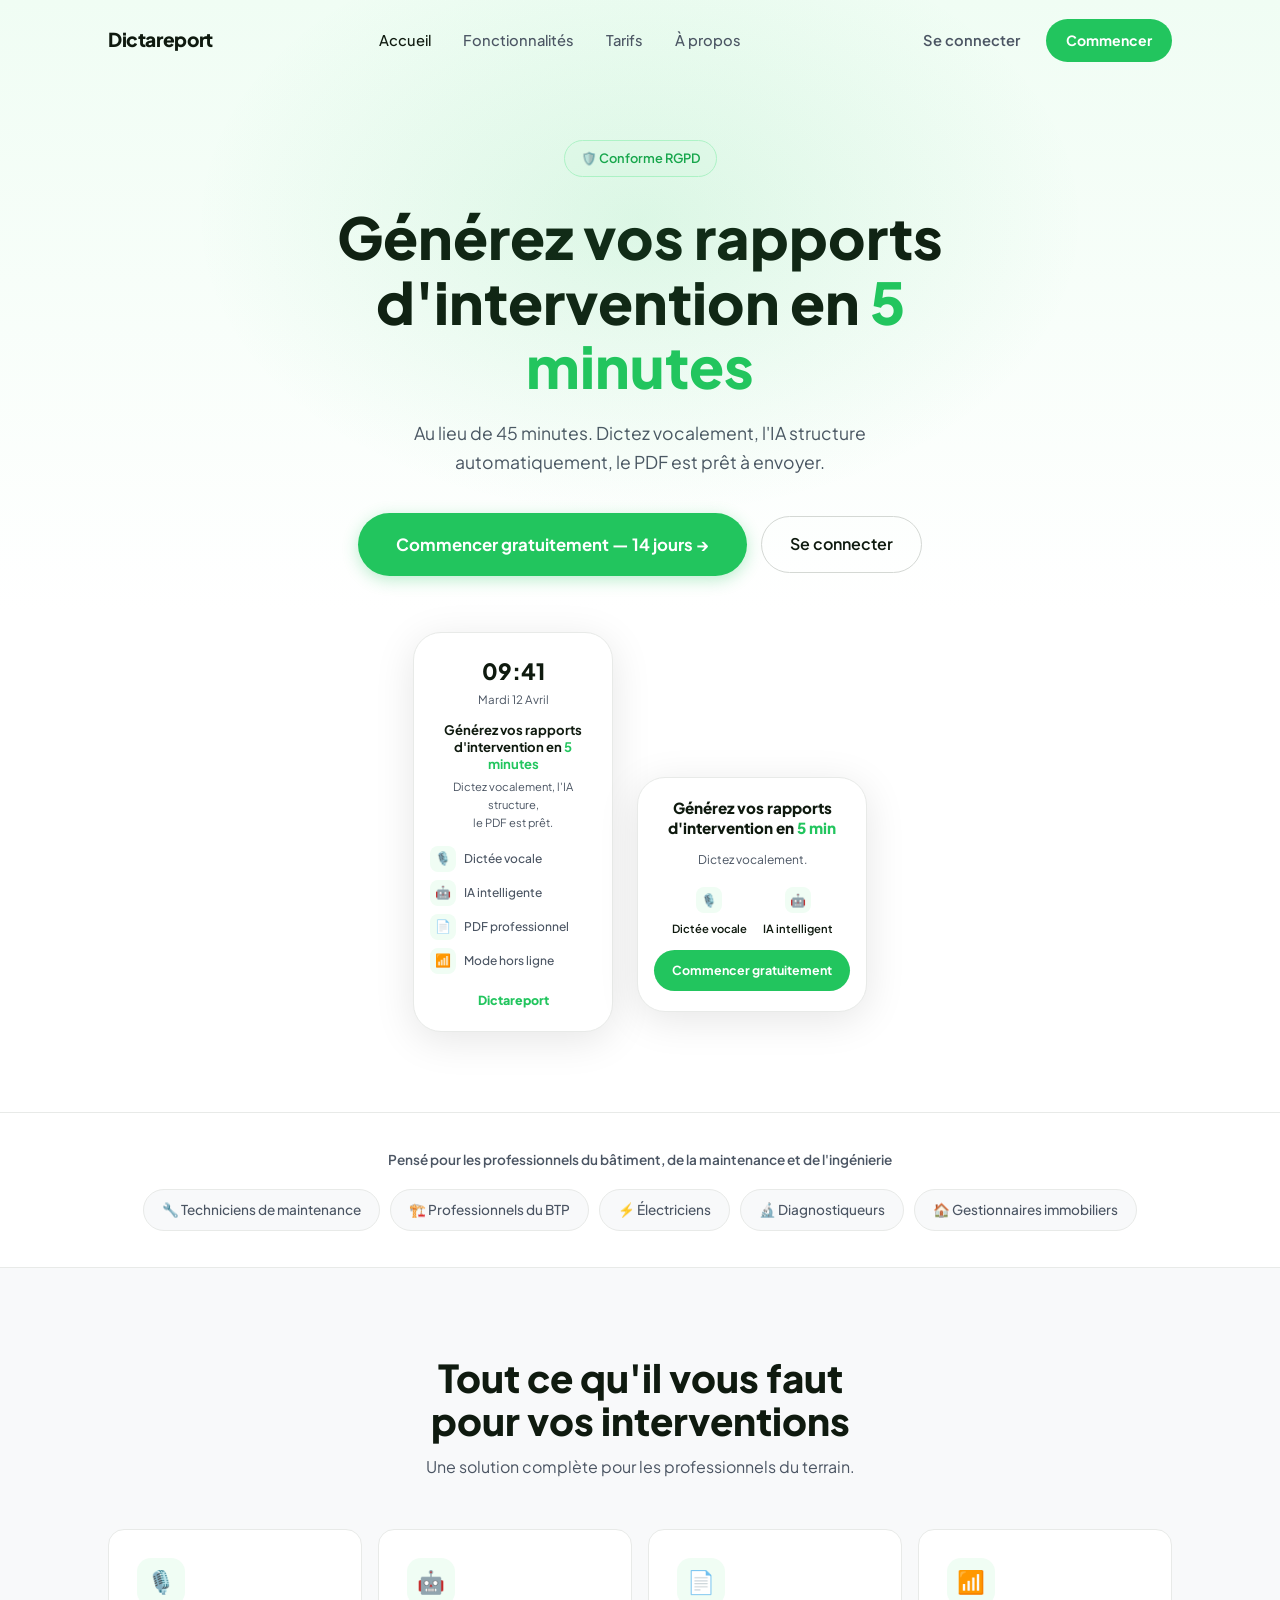
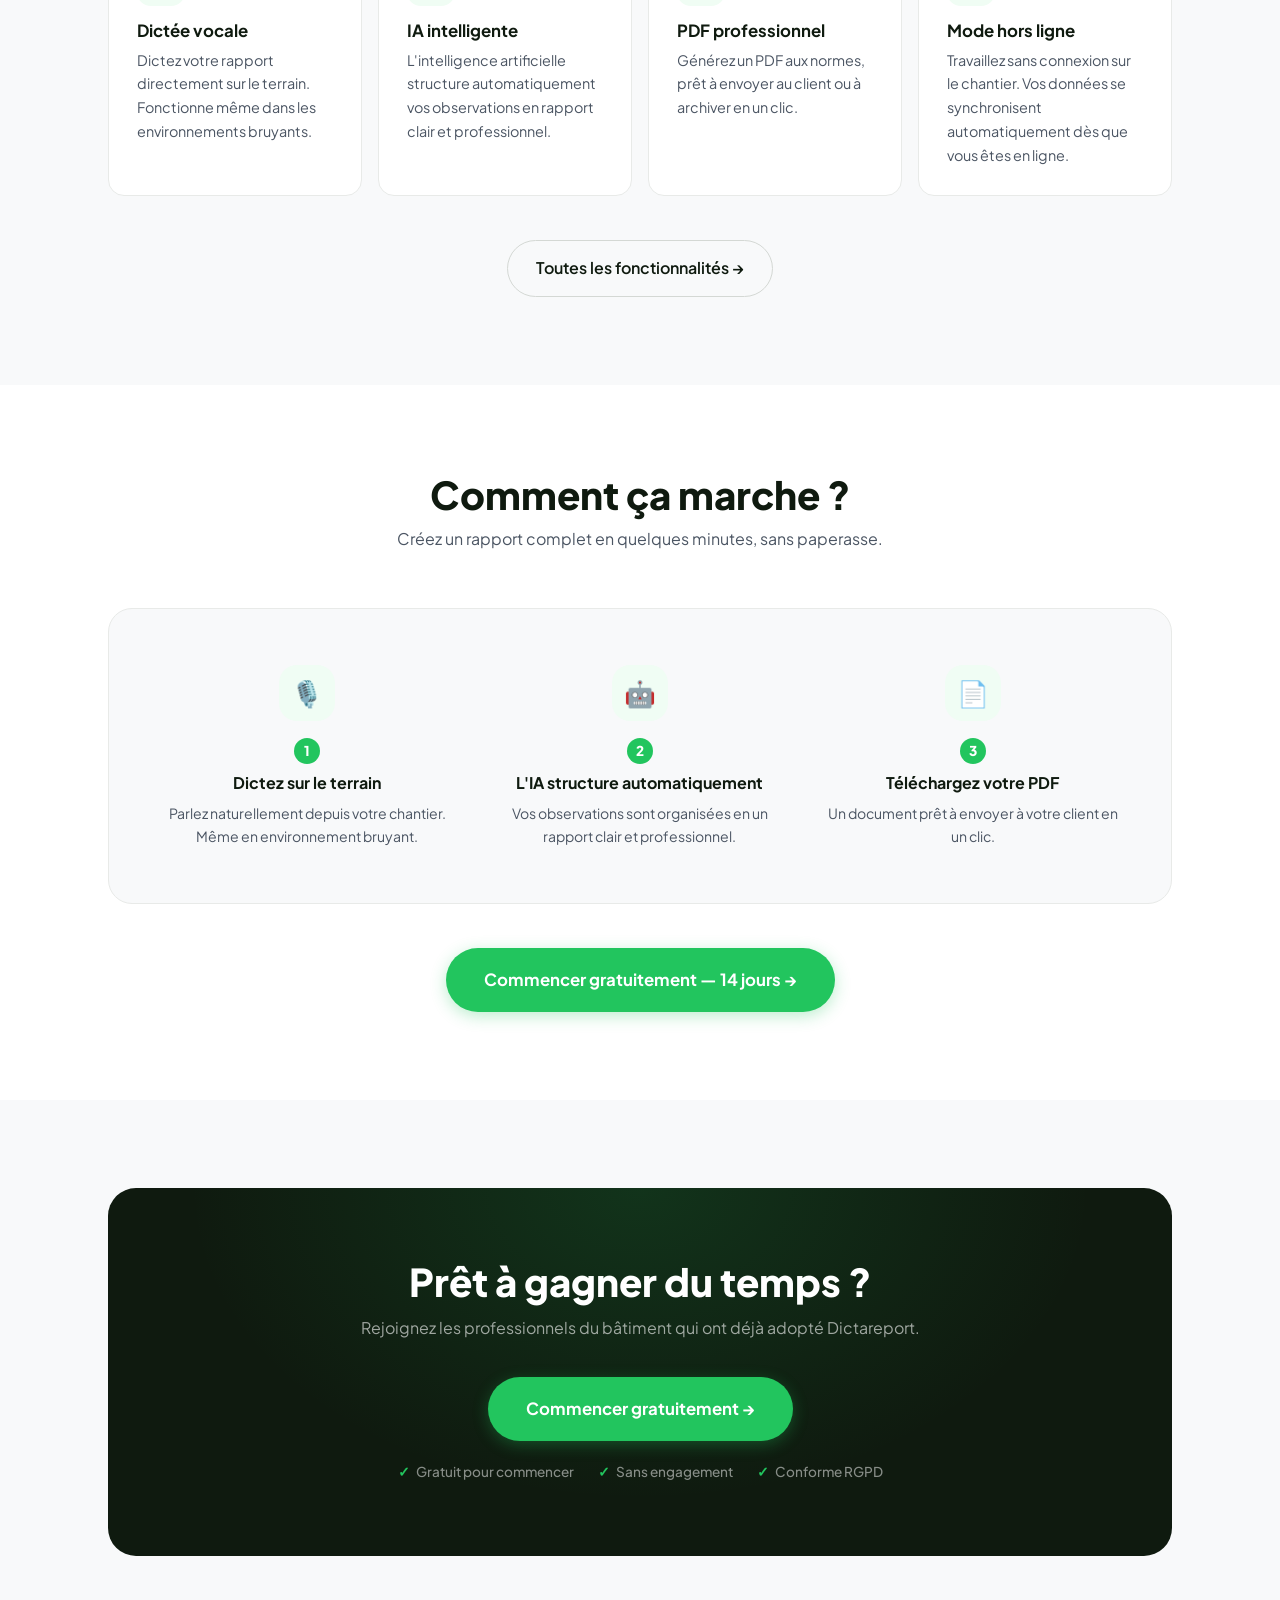
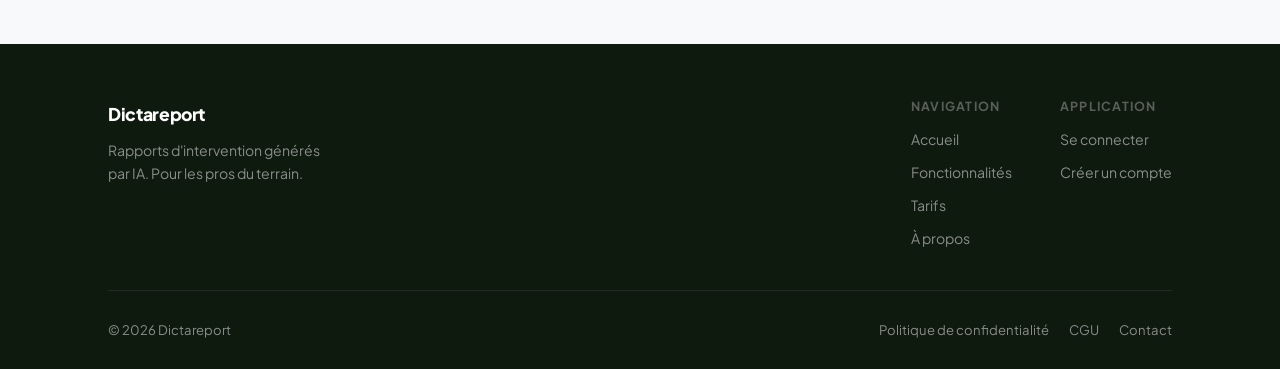
==== index.html @ 542c60c7 "Add files via upload" ====
<!DOCTYPE html>
<html lang="fr">
<head>
  <meta charset="UTF-8" />
  <meta name="viewport" content="width=device-width, initial-scale=1.0" />
  <title>Dictareport – Générez vos rapports d'intervention en 5 minutes</title>
  <meta name="description" content="Au lieu de 45 minutes. Dictez vocalement sur le terrain, l'IA structure automatiquement, le PDF est prêt à envoyer. Essai gratuit 14 jours." />
  <meta name="keywords" content="rapport intervention IA, dictée vocale rapport, rapport technicien automatique, PDF intervention, Dictareport" />
  <meta name="robots" content="index, follow" />
  <link rel="canonical" href="https://dictareport.com/" />
  <meta property="og:title" content="Dictareport – Rapports d'intervention en 5 minutes" />
  <meta property="og:description" content="Dictez sur le terrain, l'IA structure automatiquement, le PDF est prêt à envoyer." />
  <meta property="og:type" content="website" />
  <meta property="og:url" content="https://dictareport.com/" />
  <meta name="twitter:card" content="summary_large_image" />

  <!-- PIXEL FB — décommenter quand tu auras ton ID
  <script>!function(f,b,e,v,n,t,s){if(f.fbq)return;n=f.fbq=function(){n.callMethod?n.callMethod.apply(n,arguments):n.queue.push(arguments)};if(!f._fbq)f._fbq=n;n.push=n;n.loaded=!0;n.version='2.0';n.queue=[];t=b.createElement(e);t.async=!0;t.src=v;s=b.getElementsByTagName(e)[0];s.parentNode.insertBefore(t,s)}(window,document,'script','https://connect.facebook.net/en_US/fbevents.js');fbq('init','TON_PIXEL_ID');fbq('track','PageView');</script>
  -->
  <!-- GTM — décommenter quand tu auras ton ID
  <script>(function(w,d,s,l,i){w[l]=w[l]||[];w[l].push({'gtm.start':new Date().getTime(),event:'gtm.js'});var f=d.getElementsByTagName(s)[0],j=d.createElement(s),dl=l!='dataLayer'?'&l='+l:'';j.async=true;j.src='https://www.googletagmanager.com/gtm.js?id='+i+dl;f.parentNode.insertBefore(j,f);})(window,document,'script','dataLayer','GTM-XXXXXXX');</script>
  -->

  <script type="application/ld+json">{"@context":"https://schema.org","@type":"SoftwareApplication","name":"Dictareport","description":"Générez vos rapports d'intervention en 5 minutes grâce à l'IA. Dictez, l'IA structure, le PDF est prêt.","applicationCategory":"BusinessApplication","operatingSystem":"Web","url":"https://dictareport.com","offers":{"@type":"Offer","price":"0","priceCurrency":"EUR"}}</script>

  <link rel="preconnect" href="https://fonts.googleapis.com">
  <link href="https://fonts.googleapis.com/css2?family=Plus+Jakarta+Sans:wght@400;500;600;700;800&display=swap" rel="stylesheet">
  <link rel="stylesheet" href="style.css" />
</head>
<body>

  <nav class="nav" id="navbar">
    <div class="nav-inner">
      <a href="index.html" class="logo">Dictareport</a>
      <button class="burger" id="burger"><span></span><span></span><span></span></button>
      <ul class="nav-links" id="navlinks">
        <li><a href="index.html" class="active">Accueil</a></li>
        <li><a href="fonctionnalites.html">Fonctionnalités</a></li>
        <li><a href="tarifs.html">Tarifs</a></li>
        <li><a href="a-propos.html">À propos</a></li>
      </ul>
      <div class="nav-right">
        <a href="https://hannibal-conseil-saas.vercel.app/login" target="_blank" class="nav-login">Se connecter</a>
        <a href="https://hannibal-conseil-saas.vercel.app/signup" target="_blank" class="nav-cta">Commencer</a>
      </div>
    </div>
  </nav>

  <!-- HERO -->
  <section class="hero">
    <div class="container">
      <div class="hero-badge">🛡️ Conforme RGPD</div>
      <h1>Générez vos rapports<br/>d'intervention en <span class="green">5 minutes</span></h1>
      <p class="hero-sub">Au lieu de 45 minutes. Dictez vocalement, l'IA structure automatiquement, le PDF est prêt à envoyer.</p>
      <div class="hero-cta">
        <a href="https://hannibal-conseil-saas.vercel.app/signup" target="_blank" class="btn-primary large">
          Commencer gratuitement — 14 jours →
        </a>
        <a href="https://hannibal-conseil-saas.vercel.app/login" target="_blank" class="btn-secondary">
          Se connecter
        </a>
      </div>

      <!-- Mockup téléphones style Canva -->
      <div class="hero-visual">
        <div class="phone-mock">
          <div class="phone-time">09:41</div>
          <div class="phone-date">Mardi 12 Avril</div>
          <div class="phone-title">Générez vos rapports<br/>d'intervention en <span class="green">5 minutes</span></div>
          <div class="phone-subtitle">Dictez vocalement, l'IA structure,<br/>le PDF est prêt.</div>
          <div class="phone-features">
            <div class="phone-feat"><div class="feat-icon">🎙️</div>Dictée vocale</div>
            <div class="phone-feat"><div class="feat-icon">🤖</div>IA intelligente</div>
            <div class="phone-feat"><div class="feat-icon">📄</div>PDF professionnel</div>
            <div class="phone-feat"><div class="feat-icon">📶</div>Mode hors ligne</div>
          </div>
          <div class="phone-brand">Dictareport</div>
        </div>
        <div class="phone-mock main">
          <div style="font-weight:800;font-size:0.95rem;margin-bottom:12px;line-height:1.3">Générez vos rapports<br/>d'intervention en <span class="green">5 min</span></div>
          <div style="font-size:0.75rem;color:var(--text-muted);margin-bottom:18px">Dictez vocalement.</div>
          <div style="display:flex;gap:16px;justify-content:center;margin-bottom:12px">
            <div style="text-align:center">
              <div class="feat-icon" style="margin:0 auto 6px">🎙️</div>
              <div style="font-size:0.7rem;font-weight:600">Dictée vocale</div>
            </div>
            <div style="text-align:center">
              <div class="feat-icon" style="margin:0 auto 6px">🤖</div>
              <div style="font-size:0.7rem;font-weight:600">IA intelligent</div>
            </div>
          </div>
          <a href="https://hannibal-conseil-saas.vercel.app/signup" target="_blank" style="display:block;background:var(--green);color:#fff;text-align:center;padding:10px;border-radius:100px;font-size:0.78rem;font-weight:700;margin-top:8px">
            Commencer gratuitement
          </a>
        </div>
      </div>
    </div>
  </section>

  <!-- SOCIAL PROOF -->
  <section class="social-proof">
    <div class="container">
      <p class="proof-text">Pensé pour les professionnels du bâtiment, de la maintenance et de l'ingénierie</p>
      <div class="proof-badges">
        <div class="proof-badge">🔧 Techniciens de maintenance</div>
        <div class="proof-badge">🏗️ Professionnels du BTP</div>
        <div class="proof-badge">⚡ Électriciens</div>
        <div class="proof-badge">🔬 Diagnostiqueurs</div>
        <div class="proof-badge">🏠 Gestionnaires immobiliers</div>
      </div>
    </div>
  </section>

  <!-- TOUT CE QU'IL VOUS FAUT -->
  <section class="features-section section">
    <div class="container">
      <h2>Tout ce qu'il vous faut<br/>pour vos interventions</h2>
      <p class="subtitle">Une solution complète pour les professionnels du terrain.</p>
      <div class="features-grid">
        <div class="feat-card fade-up">
          <div class="feat-card-icon">🎙️</div>
          <h3>Dictée vocale</h3>
          <p>Dictez votre rapport directement sur le terrain. Fonctionne même dans les environnements bruyants.</p>
        </div>
        <div class="feat-card fade-up">
          <div class="feat-card-icon">🤖</div>
          <h3>IA intelligente</h3>
          <p>L'intelligence artificielle structure automatiquement vos observations en rapport clair et professionnel.</p>
        </div>
        <div class="feat-card fade-up">
          <div class="feat-card-icon">📄</div>
          <h3>PDF professionnel</h3>
          <p>Générez un PDF aux normes, prêt à envoyer au client ou à archiver en un clic.</p>
        </div>
        <div class="feat-card fade-up">
          <div class="feat-card-icon">📶</div>
          <h3>Mode hors ligne</h3>
          <p>Travaillez sans connexion sur le chantier. Vos données se synchronisent automatiquement dès que vous êtes en ligne.</p>
        </div>
      </div>
      <div class="center">
        <a href="fonctionnalites.html" class="btn-secondary">Toutes les fonctionnalités →</a>
      </div>
    </div>
  </section>

  <!-- COMMENT ÇA MARCHE -->
  <section class="how-section section">
    <div class="container">
      <h2>Comment ça marche ?</h2>
      <p class="subtitle">Créez un rapport complet en quelques minutes, sans paperasse.</p>
      <div class="how-box">
        <div class="how-steps">
          <div class="how-step fade-up">
            <div class="step-icon">🎙️</div>
            <div class="step-num-badge">1</div>
            <h3>Dictez sur le terrain</h3>
            <p>Parlez naturellement depuis votre chantier. Même en environnement bruyant.</p>
          </div>
          <div class="how-step fade-up">
            <div class="step-icon">🤖</div>
            <div class="step-num-badge">2</div>
            <h3>L'IA structure automatiquement</h3>
            <p>Vos observations sont organisées en un rapport clair et professionnel.</p>
          </div>
          <div class="how-step fade-up">
            <div class="step-icon">📄</div>
            <div class="step-num-badge">3</div>
            <h3>Téléchargez votre PDF</h3>
            <p>Un document prêt à envoyer à votre client en un clic.</p>
          </div>
        </div>
      </div>
      <div class="center">
        <a href="https://hannibal-conseil-saas.vercel.app/signup" target="_blank" class="btn-primary large">
          Commencer gratuitement — 14 jours →
        </a>
      </div>
    </div>
  </section>

  <!-- CTA FINAL -->
  <section class="cta-section section">
    <div class="container">
      <div class="cta-box">
        <h2>Prêt à gagner du temps ?</h2>
        <p>Rejoignez les professionnels du bâtiment qui ont déjà adopté Dictareport.</p>
        <a href="https://hannibal-conseil-saas.vercel.app/signup" target="_blank" class="btn-primary large">
          Commencer gratuitement →
        </a>
        <div class="cta-perks">
          <div class="cta-perk">Gratuit pour commencer</div>
          <div class="cta-perk">Sans engagement</div>
          <div class="cta-perk">Conforme RGPD</div>
        </div>
      </div>
    </div>
  </section>

  <!-- FOOTER -->
  <footer class="footer">
    <div class="container">
      <div class="footer-inner">
        <div class="footer-brand">
          <a href="index.html" class="logo">Dictareport</a>
          <p>Rapports d'intervention générés par IA. Pour les pros du terrain.</p>
        </div>
        <div class="footer-links">
          <div class="footer-col">
            <h4>Navigation</h4>
            <a href="index.html">Accueil</a>
            <a href="fonctionnalites.html">Fonctionnalités</a>
            <a href="tarifs.html">Tarifs</a>
            <a href="a-propos.html">À propos</a>
          </div>
          <div class="footer-col">
            <h4>Application</h4>
            <a href="https://hannibal-conseil-saas.vercel.app/login" target="_blank">Se connecter</a>
            <a href="https://hannibal-conseil-saas.vercel.app/signup" target="_blank">Créer un compte</a>
          </div>
        </div>
      </div>
      <div class="footer-bottom">
        <span>© 2026 Dictareport</span>
        <div class="footer-legal">
          <a href="mentions-legales.html#confidentialite">Politique de confidentialité</a>
          <a href="mentions-legales.html#cgu">CGU</a>
          <a href="a-propos.html">Contact</a>
        </div>
      </div>
    </div>
  </footer>

  <script src="main.js"></script>
</body>
</html>
---- style.css ----
/* ============================================
   DICTAREPORT — White + Green Design
   ============================================ */

:root {
  --bg: #ffffff;
  --bg2: #f8f9fa;
  --bg3: #f1f5f0;
  --surface: #ffffff;
  --surface2: #f7faf7;
  --border: #e8eae8;
  --border2: #d4d8d4;
  --green: #22c55e;
  --green-dark: #16a34a;
  --green-hover: #15803d;
  --green-bg: #f0fdf4;
  --green-border: #bbf7d0;
  --text: #0f1a0f;
  --text-muted: #4b5563;
  --text-dim: #9ca3af;
  --radius: 16px;
  --shadow: 0 2px 16px rgba(0,0,0,0.07);
  --shadow-lg: 0 8px 40px rgba(0,0,0,0.10);
  --font: 'Plus Jakarta Sans', sans-serif;
}

*, *::before, *::after { box-sizing: border-box; margin: 0; padding: 0; }
html { scroll-behavior: smooth; }
body {
  background: var(--bg);
  color: var(--text);
  font-family: var(--font);
  font-size: 16px;
  line-height: 1.65;
  overflow-x: hidden;
}
a { color: inherit; text-decoration: none; }

.container { max-width: 1120px; margin: 0 auto; padding: 0 28px; }
.section { padding: 88px 0; }
.center { text-align: center; margin-top: 44px; }

/* TYPO */
h1, h2, h3, h4 { font-weight: 800; line-height: 1.12; }
h1 { font-size: clamp(2.2rem, 4.5vw, 3.6rem); }
h2 { font-size: clamp(1.8rem, 3vw, 2.6rem); }
h3 { font-size: 1.05rem; font-weight: 700; }
.green { color: var(--green); }

/* BUTTONS */
.btn-primary {
  display: inline-flex;
  align-items: center;
  justify-content: center;
  gap: 8px;
  background: var(--green);
  color: #fff;
  font-weight: 700;
  font-size: 1rem;
  padding: 15px 30px;
  border-radius: 100px;
  border: none;
  cursor: pointer;
  transition: all 0.2s;
  box-shadow: 0 4px 16px rgba(34,197,94,0.3);
}
.btn-primary:hover {
  background: var(--green-dark);
  transform: translateY(-2px);
  box-shadow: 0 8px 24px rgba(34,197,94,0.35);
}
.btn-primary.large { padding: 18px 38px; font-size: 1.05rem; }

.btn-secondary {
  display: inline-flex;
  align-items: center;
  justify-content: center;
  gap: 8px;
  background: transparent;
  color: var(--text);
  font-weight: 600;
  font-size: 1rem;
  padding: 14px 28px;
  border-radius: 100px;
  border: 1.5px solid var(--border2);
  cursor: pointer;
  transition: all 0.2s;
}
.btn-secondary:hover {
  border-color: var(--green);
  color: var(--green);
}

/* NAV */
.nav {
  position: fixed;
  top: 0; left: 0; right: 0;
  z-index: 999;
  padding: 18px 0;
  transition: all 0.3s;
}
.nav.scrolled {
  background: rgba(255,255,255,0.96);
  backdrop-filter: blur(16px);
  border-bottom: 1px solid var(--border);
  box-shadow: var(--shadow);
  padding: 12px 0;
}
.nav-inner {
  max-width: 1120px;
  margin: 0 auto;
  padding: 0 28px;
  display: flex;
  align-items: center;
  justify-content: space-between;
}
.logo {
  font-size: 1.2rem;
  font-weight: 800;
  color: var(--text);
  letter-spacing: -0.02em;
}
.nav-links {
  display: flex; align-items: center; gap: 4px; list-style: none;
}
.nav-links a {
  color: var(--text-muted);
  font-weight: 500;
  font-size: 0.92rem;
  padding: 8px 14px;
  border-radius: 8px;
  transition: color 0.2s;
}
.nav-links a:hover, .nav-links a.active { color: var(--text); }
.nav-right { display: flex; align-items: center; gap: 10px; }
.nav-login {
  color: var(--text-muted);
  font-weight: 600;
  font-size: 0.92rem;
  padding: 10px 16px;
  border-radius: 10px;
  transition: color 0.2s;
}
.nav-login:hover { color: var(--text); }
.nav-cta {
  background: var(--green);
  color: #fff;
  font-weight: 700;
  font-size: 0.88rem;
  padding: 10px 20px;
  border-radius: 100px;
  transition: all 0.2s;
}
.nav-cta:hover { background: var(--green-dark); }

.burger {
  display: none;
  flex-direction: column;
  gap: 5px;
  background: none;
  border: none;
  cursor: pointer;
}
.burger span {
  display: block; width: 24px; height: 2px;
  background: var(--text); border-radius: 2px;
}

/* HERO */
.hero {
  padding: 140px 0 80px;
  background: linear-gradient(180deg, #f0fdf4 0%, #ffffff 55%);
  text-align: center;
  position: relative;
  overflow: hidden;
}
.hero::before {
  content: '';
  position: absolute;
  top: -80px; left: 50%;
  transform: translateX(-50%);
  width: 900px; height: 600px;
  background: radial-gradient(ellipse, rgba(34,197,94,0.12) 0%, transparent 70%);
  pointer-events: none;
}
.hero-badge {
  display: inline-flex;
  align-items: center;
  gap: 7px;
  background: var(--green-bg);
  border: 1px solid var(--green-border);
  color: var(--green-dark);
  font-size: 0.8rem;
  font-weight: 600;
  padding: 7px 16px;
  border-radius: 100px;
  margin-bottom: 28px;
}
.hero h1 { margin-bottom: 20px; max-width: 760px; margin-left: auto; margin-right: auto; }
.hero-sub {
  font-size: 1.1rem;
  color: var(--text-muted);
  max-width: 540px;
  margin: 0 auto 36px;
}
.hero-cta {
  display: flex;
  align-items: center;
  justify-content: center;
  gap: 14px;
  flex-wrap: wrap;
  margin-bottom: 56px;
}
.hero-tagline {
  font-size: 1rem;
  font-weight: 600;
  color: var(--text-muted);
  margin-top: 20px;
}

/* MOCKUP PHONES */
.hero-visual {
  position: relative;
  max-width: 720px;
  margin: 0 auto;
  display: flex;
  justify-content: center;
  align-items: flex-end;
  gap: 24px;
}
.phone-mock {
  background: #fff;
  border: 1.5px solid var(--border);
  border-radius: 28px;
  padding: 20px 16px;
  box-shadow: var(--shadow-lg);
  width: 200px;
}
.phone-mock.main { width: 230px; transform: translateY(-20px); }
.phone-time { font-size: 1.4rem; font-weight: 800; color: var(--text); }
.phone-date { font-size: 0.72rem; color: var(--text-muted); margin-bottom: 12px; }
.phone-title { font-size: 0.82rem; font-weight: 700; line-height: 1.3; margin-bottom: 4px; }
.phone-title .green { font-size: inherit; }
.phone-subtitle { font-size: 0.7rem; color: var(--text-muted); margin-bottom: 14px; }
.phone-features { display: flex; flex-direction: column; gap: 8px; }
.phone-feat {
  display: flex;
  align-items: center;
  gap: 8px;
  font-size: 0.75rem;
  font-weight: 500;
  color: var(--text-muted);
}
.feat-icon {
  width: 26px; height: 26px;
  background: var(--green-bg);
  border-radius: 8px;
  display: flex;
  align-items: center;
  justify-content: center;
  font-size: 0.8rem;
  flex-shrink: 0;
}
.phone-brand {
  margin-top: 16px;
  font-size: 0.78rem;
  font-weight: 800;
  color: var(--green);
  text-align: center;
}

/* SOCIAL PROOF */
.social-proof {
  padding: 36px 0;
  border-top: 1px solid var(--border);
  border-bottom: 1px solid var(--border);
  background: #fff;
}
.proof-text {
  text-align: center;
  font-size: 0.85rem;
  font-weight: 600;
  color: var(--text-muted);
  margin-bottom: 18px;
}
.proof-badges { display: flex; justify-content: center; flex-wrap: wrap; gap: 10px; }
.proof-badge {
  background: var(--bg2);
  border: 1px solid var(--border);
  color: var(--text-muted);
  font-size: 0.85rem;
  font-weight: 500;
  padding: 9px 18px;
  border-radius: 100px;
}

/* FEATURES GRID */
.features-section { background: var(--bg2); }
.features-section h2 { text-align: center; margin-bottom: 12px; }
.features-section .subtitle {
  text-align: center;
  color: var(--text-muted);
  margin-bottom: 48px;
  font-size: 1rem;
}
.features-grid {
  display: grid;
  grid-template-columns: repeat(auto-fit, minmax(230px, 1fr));
  gap: 16px;
}
.feat-card {
  background: #fff;
  border: 1px solid var(--border);
  border-radius: var(--radius);
  padding: 28px;
  transition: all 0.2s;
}
.feat-card:hover {
  border-color: var(--green-border);
  box-shadow: var(--shadow-lg);
  transform: translateY(-3px);
}
.feat-card-icon {
  width: 48px; height: 48px;
  background: var(--green-bg);
  border-radius: 14px;
  display: flex;
  align-items: center;
  justify-content: center;
  font-size: 1.4rem;
  margin-bottom: 16px;
  color: var(--green);
}
.feat-card h3 { margin-bottom: 8px; }
.feat-card p { color: var(--text-muted); font-size: 0.9rem; }

/* HOW IT WORKS */
.how-section { background: #fff; }
.how-section h2 { text-align: center; margin-bottom: 10px; }
.how-section .subtitle { text-align: center; color: var(--text-muted); margin-bottom: 56px; }

.how-box {
  background: var(--bg2);
  border: 1px solid var(--border);
  border-radius: 24px;
  padding: 56px 48px;
}
.how-steps {
  display: grid;
  grid-template-columns: repeat(3, 1fr);
  gap: 32px;
}
.how-step { text-align: center; }
.step-icon {
  width: 56px; height: 56px;
  background: var(--green-bg);
  border-radius: 18px;
  display: flex;
  align-items: center;
  justify-content: center;
  font-size: 1.6rem;
  margin: 0 auto 16px;
  color: var(--green);
}
.step-num-badge {
  display: inline-flex;
  align-items: center;
  justify-content: center;
  width: 26px; height: 26px;
  background: var(--green);
  color: #fff;
  font-weight: 800;
  font-size: 0.85rem;
  border-radius: 50%;
  margin-bottom: 10px;
}
.how-step h3 { margin-bottom: 10px; font-size: 1rem; }
.how-step p { color: var(--text-muted); font-size: 0.88rem; line-height: 1.6; }

/* CTA SECTION */
.cta-section { background: var(--bg2); }
.cta-box {
  background: var(--text);
  border-radius: 28px;
  padding: 72px 48px;
  text-align: center;
  position: relative;
  overflow: hidden;
}
.cta-box::before {
  content: '';
  position: absolute;
  top: 0; left: 0; right: 0; bottom: 0;
  background: radial-gradient(ellipse at center top, rgba(34,197,94,0.15) 0%, transparent 60%);
  pointer-events: none;
}
.cta-box h2 { color: #fff; position: relative; z-index: 1; margin-bottom: 12px; }
.cta-box p { color: rgba(255,255,255,0.6); position: relative; z-index: 1; margin-bottom: 36px; }
.cta-box .btn-primary { position: relative; z-index: 1; }
.cta-perks {
  display: flex;
  align-items: center;
  justify-content: center;
  gap: 24px;
  margin-top: 20px;
  position: relative;
  z-index: 1;
  flex-wrap: wrap;
}
.cta-perk {
  display: flex;
  align-items: center;
  gap: 6px;
  font-size: 0.85rem;
  color: rgba(255,255,255,0.5);
  font-weight: 500;
}
.cta-perk::before { content: "✓"; color: var(--green); font-weight: 800; }

/* FOOTER */
.footer {
  background: var(--text);
  color: rgba(255,255,255,0.5);
  padding: 56px 0 28px;
}
.footer-inner {
  display: flex;
  justify-content: space-between;
  align-items: flex-start;
  flex-wrap: wrap;
  gap: 40px;
  padding-bottom: 40px;
  border-bottom: 1px solid rgba(255,255,255,0.08);
  margin-bottom: 28px;
}
.footer-brand .logo { color: #fff; font-size: 1.1rem; margin-bottom: 10px; display: block; }
.footer-brand p { font-size: 0.88rem; max-width: 220px; }
.footer-links { display: flex; gap: 48px; flex-wrap: wrap; }
.footer-col { display: flex; flex-direction: column; gap: 10px; }
.footer-col h4 {
  font-size: 0.78rem;
  font-weight: 700;
  text-transform: uppercase;
  letter-spacing: 0.1em;
  color: rgba(255,255,255,0.3);
  margin-bottom: 4px;
}
.footer-col a { font-size: 0.88rem; transition: color 0.2s; }
.footer-col a:hover { color: #fff; }
.footer-bottom {
  display: flex;
  justify-content: space-between;
  align-items: center;
  flex-wrap: wrap;
  gap: 16px;
  font-size: 0.82rem;
}
.footer-legal { display: flex; gap: 20px; }
.footer-legal a { transition: color 0.2s; }
.footer-legal a:hover { color: rgba(255,255,255,0.8); }

/* PAGE HERO */
.page-hero {
  padding: 150px 0 72px;
  background: linear-gradient(180deg, #f0fdf4 0%, #fff 100%);
  text-align: center;
  border-bottom: 1px solid var(--border);
}
.page-hero .label {
  display: inline-block;
  background: var(--green-bg);
  color: var(--green-dark);
  border: 1px solid var(--green-border);
  font-size: 0.75rem;
  font-weight: 700;
  text-transform: uppercase;
  letter-spacing: 0.1em;
  padding: 6px 14px;
  border-radius: 100px;
  margin-bottom: 20px;
}
.page-hero h1 { margin-bottom: 16px; }
.page-hero p { color: var(--text-muted); max-width: 560px; margin: 0 auto; }

/* PRICING */
.pricing-grid { display: grid; grid-template-columns: repeat(auto-fit, minmax(280px,1fr)); gap: 20px; margin-top: 48px; }
.pricing-card {
  background: #fff;
  border: 1.5px solid var(--border);
  border-radius: var(--radius);
  padding: 36px;
  position: relative;
  transition: all 0.2s;
}
.pricing-card:hover { box-shadow: var(--shadow-lg); transform: translateY(-3px); }
.pricing-card.featured { border-color: var(--green); box-shadow: 0 0 0 3px rgba(34,197,94,0.1); }
.pricing-badge {
  position: absolute; top: -13px; left: 50%; transform: translateX(-50%);
  background: var(--green); color: #fff;
  font-size: 0.72rem; font-weight: 800;
  padding: 4px 16px; border-radius: 100px;
  white-space: nowrap; text-transform: uppercase; letter-spacing: 0.07em;
}
.price { font-size: 2.8rem; font-weight: 800; margin: 16px 0 4px; }
.price span { font-size: 1rem; font-weight: 400; color: var(--text-muted); }
.price-desc { color: var(--text-muted); font-size: 0.88rem; margin-bottom: 24px; }
.price-features { list-style: none; display: flex; flex-direction: column; gap: 10px; margin-bottom: 28px; }
.price-features li { display: flex; align-items: center; gap: 8px; font-size: 0.9rem; color: var(--text-muted); }
.price-features li::before { content: "✓"; color: var(--green); font-weight: 800; flex-shrink: 0; }

/* LEGAL */
.legal-content { max-width: 780px; margin: 80px auto; padding: 0 28px; }
.legal-content h2 { margin: 44px 0 14px; font-size: 1.35rem; }
.legal-content h3 { margin: 26px 0 10px; font-size: 1rem; color: var(--text-muted); }
.legal-content p, .legal-content li { color: var(--text-muted); margin-bottom: 10px; }
.legal-content ul { padding-left: 18px; }
.legal-content a { color: var(--green); }

/* ABOUT */
.about-grid { display: grid; grid-template-columns: 1fr 1fr; gap: 56px; align-items: center; margin-top: 56px; }
.about-text p { color: var(--text-muted); margin-bottom: 14px; }
.about-visual {
  background: var(--green-bg);
  border: 1.5px solid var(--green-border);
  border-radius: 24px;
  padding: 48px 36px;
  text-align: center;
}
.about-visual .icon { font-size: 4rem; margin-bottom: 14px; }
.values-grid { display: grid; grid-template-columns: 1fr 1fr; gap: 16px; margin-top: 56px; }
.value-card {
  background: #fff;
  border: 1px solid var(--border);
  border-radius: var(--radius);
  padding: 24px;
  transition: all 0.2s;
}
.value-card:hover { border-color: var(--green-border); box-shadow: var(--shadow); }
.value-card .v-icon { font-size: 1.6rem; margin-bottom: 10px; }
.value-card p { color: var(--text-muted); font-size: 0.86rem; }

/* FAQ */
.faq-list { display: flex; flex-direction: column; gap: 12px; max-width: 700px; margin: 0 auto; }
.faq-item {
  background: #fff; border: 1px solid var(--border);
  border-radius: var(--radius); padding: 24px 28px;
}
.faq-item h3 { margin-bottom: 8px; font-size: 1rem; }
.faq-item p { color: var(--text-muted); font-size: 0.92rem; }

/* RESPONSIVE */
@media (max-width: 900px) {
  .about-grid { grid-template-columns: 1fr; }
  .values-grid { grid-template-columns: 1fr 1fr; }
  .how-steps { grid-template-columns: 1fr; }
  .how-box { padding: 36px 28px; }
}
@media (max-width: 768px) {
  .burger { display: flex; }
  .nav-links {
    display: none;
    position: fixed; top: 0; left: 0; right: 0; bottom: 0;
    background: rgba(255,255,255,0.98);
    backdrop-filter: blur(16px);
    flex-direction: column; justify-content: center;
    align-items: center; gap: 20px; z-index: 998;
  }
  .nav-links.open { display: flex; }
  .nav-links a { font-size: 1.3rem; color: var(--text); }
  .hero-visual { display: none; }
  .values-grid { grid-template-columns: 1fr; }
  .footer-inner { flex-direction: column; }
  .footer-bottom { flex-direction: column; text-align: center; }
  section.section { padding: 64px 0; }
  .cta-box { padding: 48px 24px; }
}
@media (max-width: 480px) {
  h1 { font-size: 2rem; }
  .hero { padding: 120px 0 60px; }
  .hero-cta { flex-direction: column; align-items: stretch; }
  .pricing-grid { grid-template-columns: 1fr; }
}

/* ANIMATIONS */
.fade-up { opacity: 0; transform: translateY(24px); transition: opacity 0.65s ease, transform 0.65s ease; }
.fade-up.visible { opacity: 1; transform: translateY(0); }
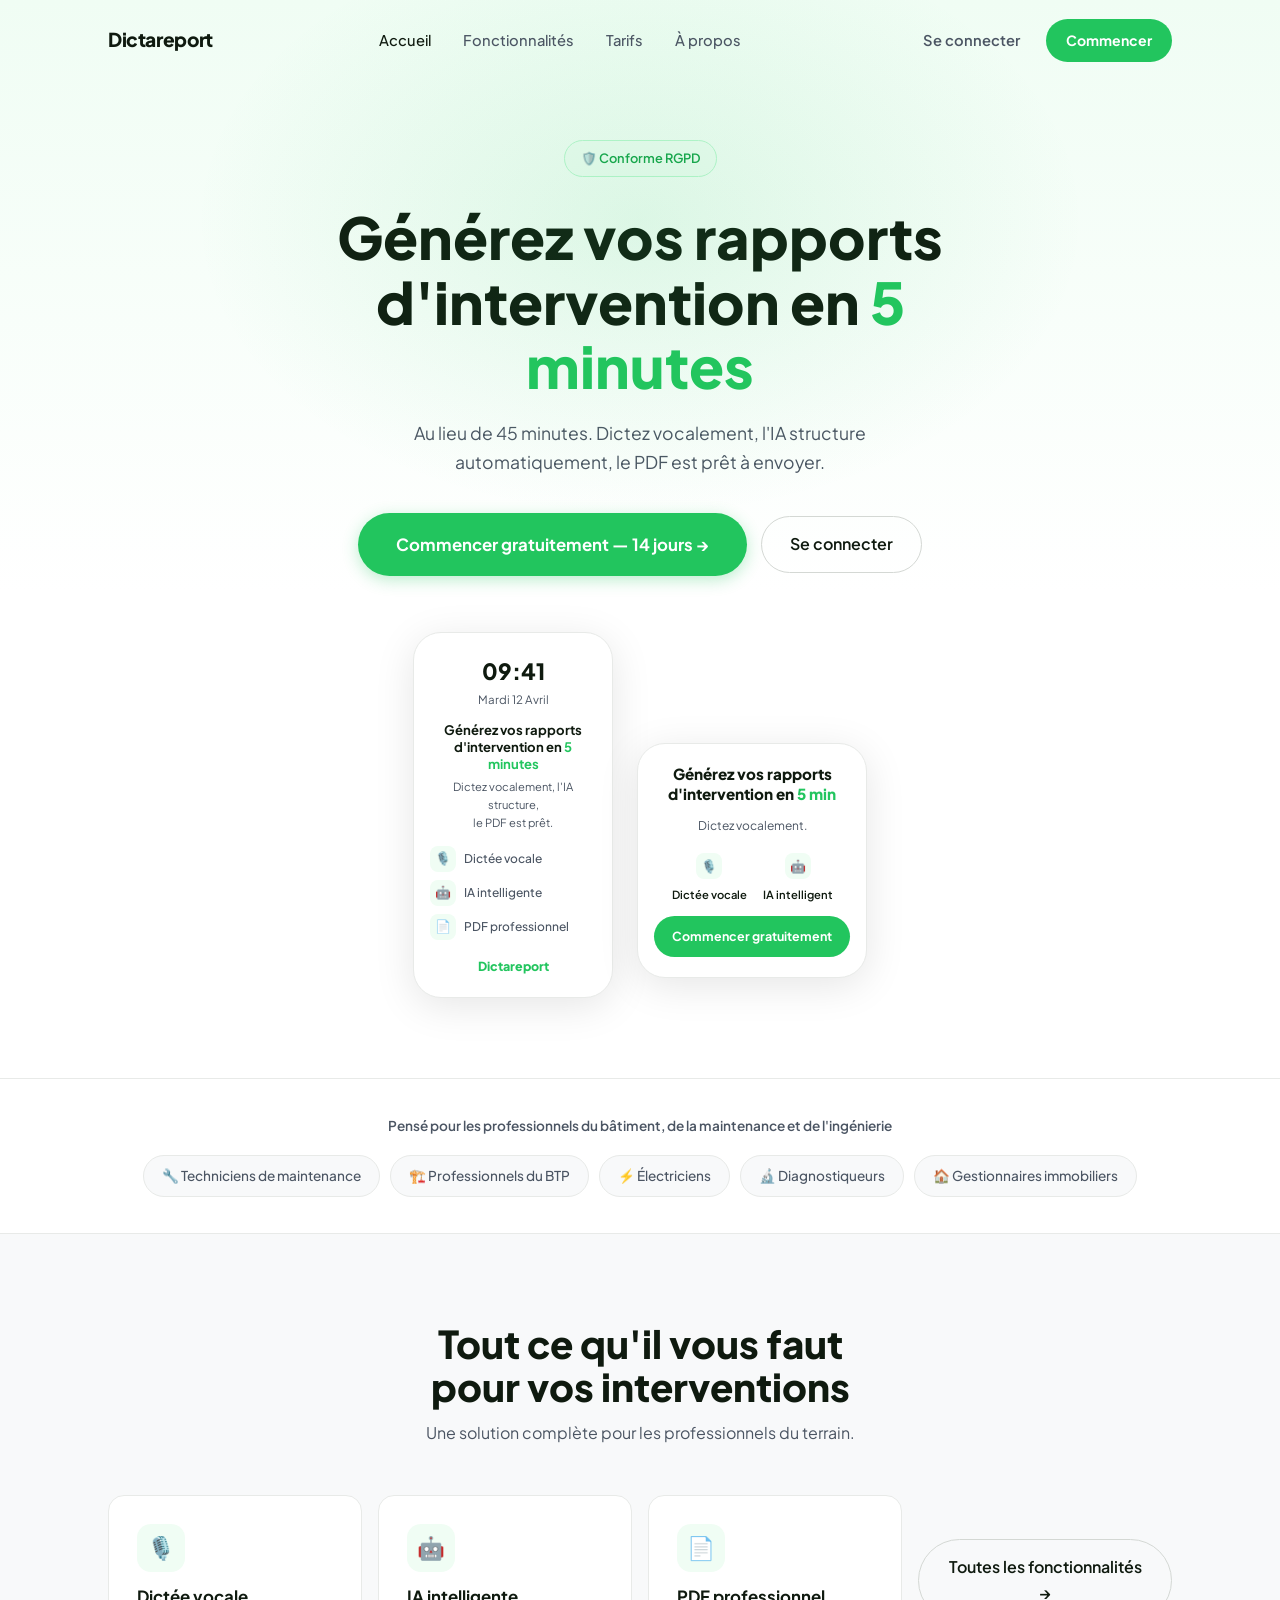
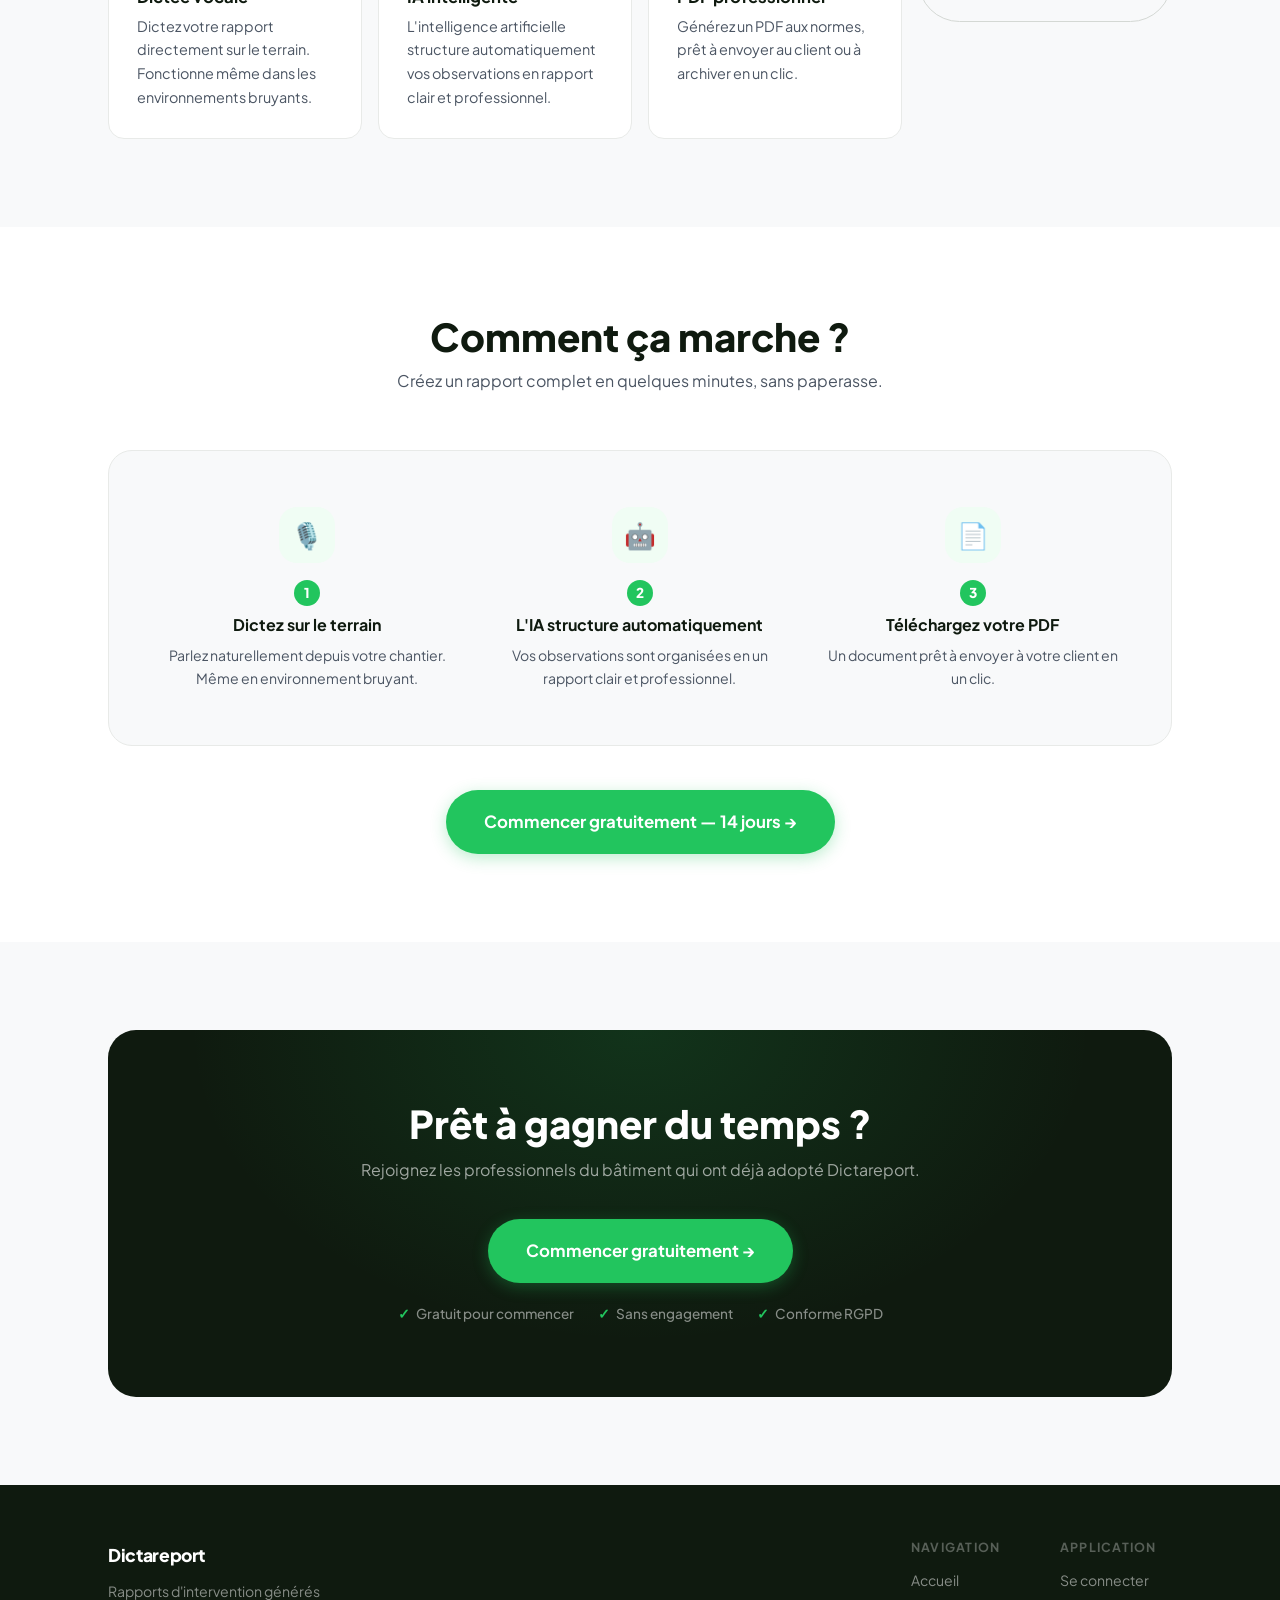
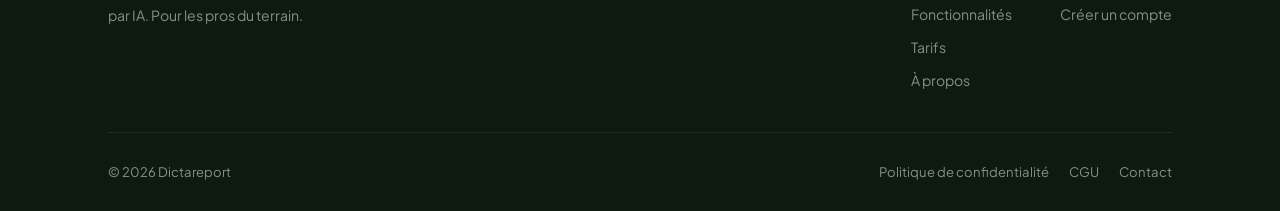
==== commit c9218734: "Remove offline mode feature from index.html Removed offline mode feature from the phone features sec" ====
--- a/index.html
+++ b/index.html
@@ -72,8 +72,7 @@
             <div class="phone-feat"><div class="feat-icon">🎙️</div>Dictée vocale</div>
             <div class="phone-feat"><div class="feat-icon">🤖</div>IA intelligente</div>
             <div class="phone-feat"><div class="feat-icon">📄</div>PDF professionnel</div>
-            <div class="phone-feat"><div class="feat-icon">📶</div>Mode hors ligne</div>
-          </div>
+        </div>
           <div class="phone-brand">Dictareport</div>
         </div>
         <div class="phone-mock main">
@@ -132,13 +131,7 @@
           <h3>PDF professionnel</h3>
           <p>Générez un PDF aux normes, prêt à envoyer au client ou à archiver en un clic.</p>
         </div>
-        <div class="feat-card fade-up">
-          <div class="feat-card-icon">📶</div>
-          <h3>Mode hors ligne</h3>
-          <p>Travaillez sans connexion sur le chantier. Vos données se synchronisent automatiquement dès que vous êtes en ligne.</p>
-        </div>
-      </div>
-      <div class="center">
+       <div class="center">
         <a href="fonctionnalites.html" class="btn-secondary">Toutes les fonctionnalités →</a>
       </div>
     </div>
